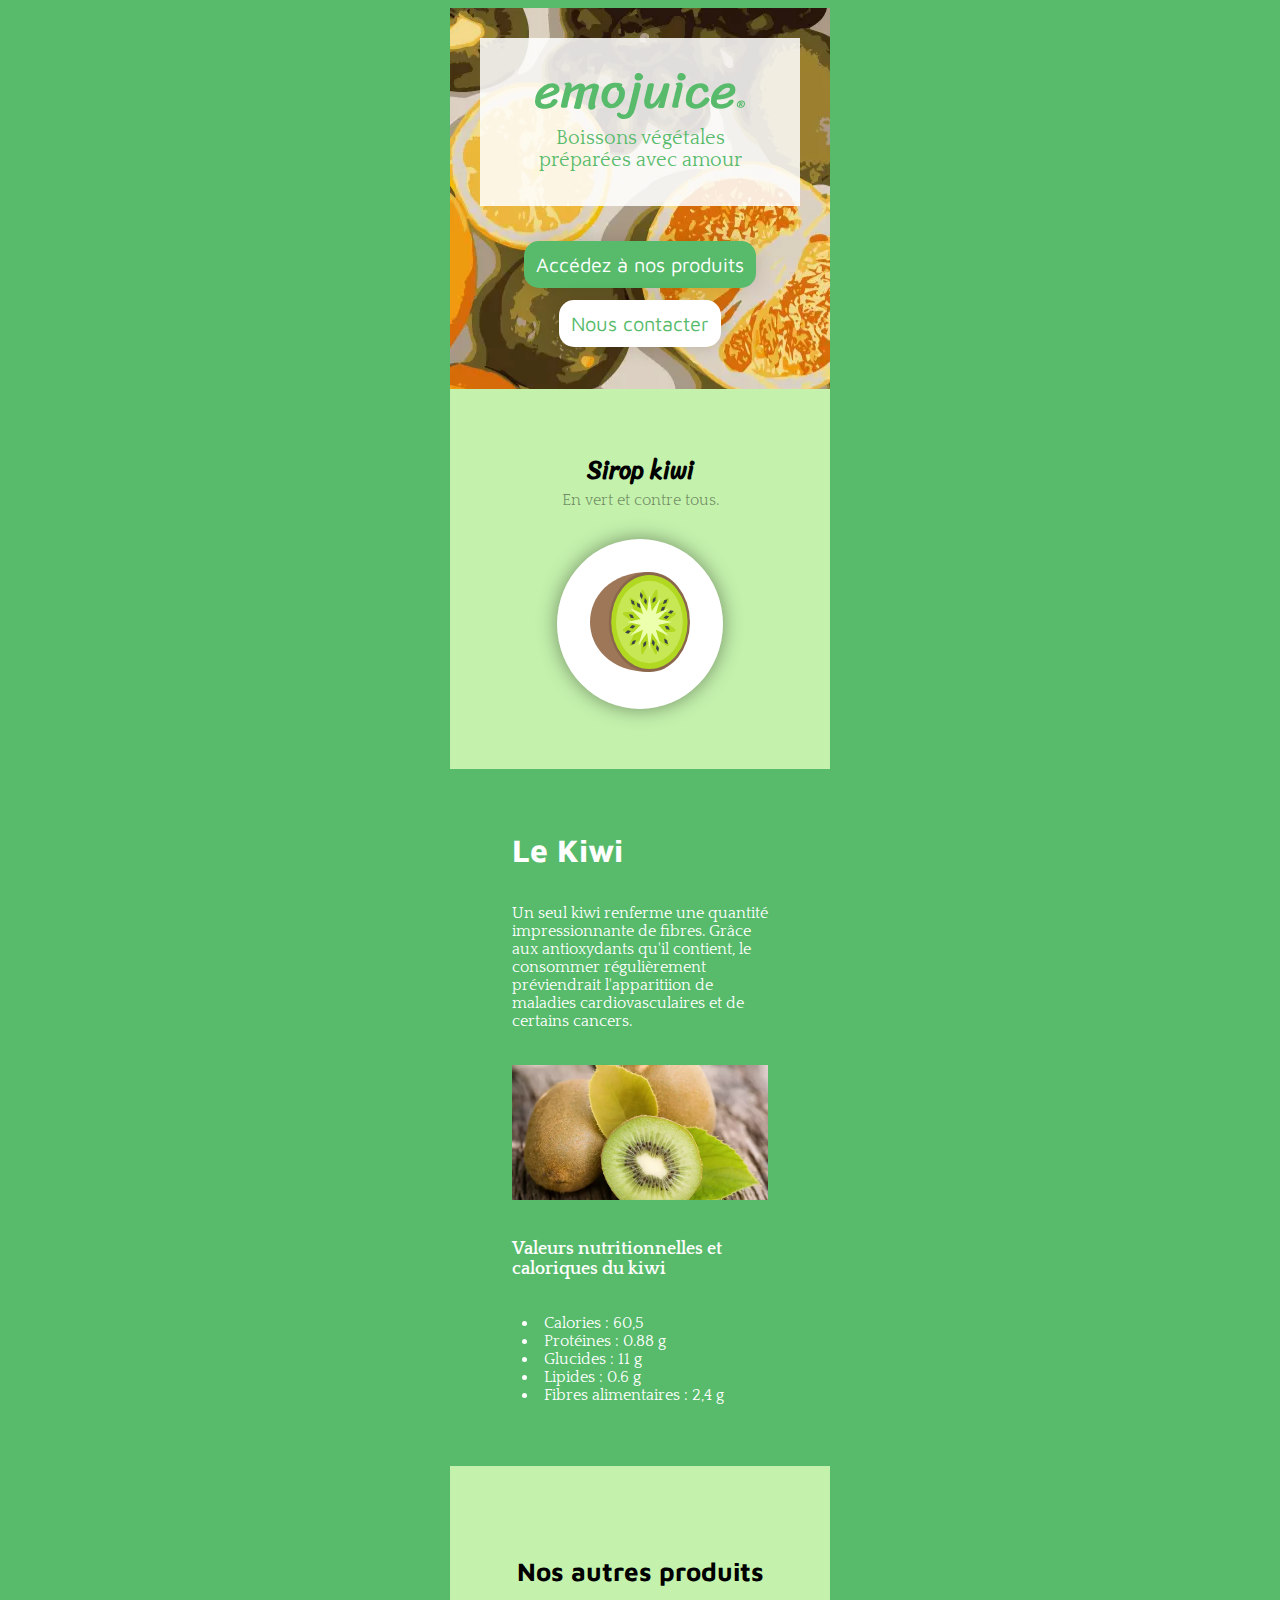
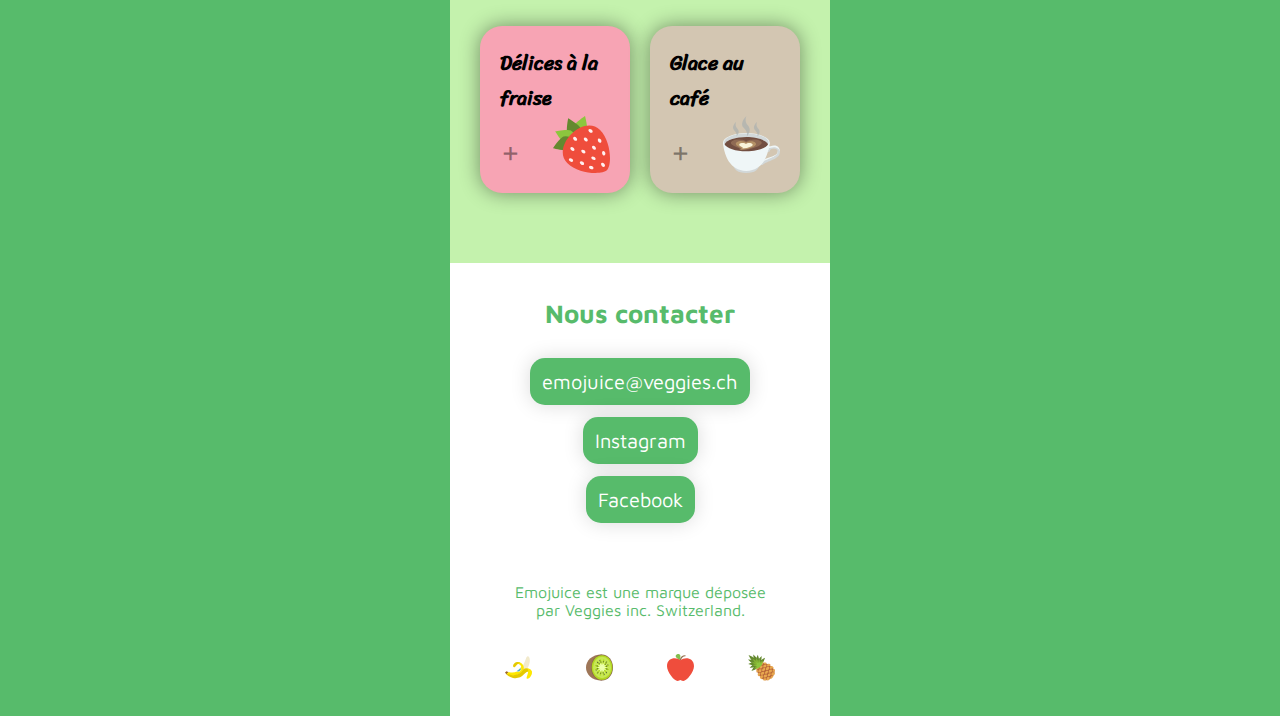
==== kiwi.html @ e3c87e43 "update (enven ) the link into the header" ====
<!DOCTYPE html>
<html>
  <head>
    <meta charset="UTF-8" />
    <meta name="viewport" content="width=device-width, initial-scale=1.0" />
    <title>emojuice - kiwi</title>
    <link rel="stylesheet" href="css/styles.css" />
    <link rel="preconnect" href="https://fonts.googleapis.com">
    <link rel="preconnect" href="https://fonts.gstatic.com" crossorigin>
    <link href="https://fonts.googleapis.com/css2?family=Maven+Pro:wght@400;700&family=Quattrocento:wght@400;700&family=Sriracha&display=swap" rel="stylesheet">
  </head>
  <body>
    <header>
      <div class="title-container">
        <h1>
          <img src="img/logo-emojuice.svg" alt="logo du site">
        </h1>
        <p>Boissons végétales préparées avec amour</p>
        <nav class="display-desktop">
          <a href="index.html#product" class="button">Accédez à nos produits</a>
          <a href="#contact" class="button button-light">Nous contacter</a>
        </nav>
      </div>
      <nav class="display-mobile">
        <a href="#product" class="button">Accédez à nos produits</a>
        <a href="#contact" class="button button-light">Nous contacter</a>
      </nav>
    </header>
    <main class="product-page">
      <h2>Sirop kiwi</h2>
      <p class="sub-title-card">En vert et contre tous.</p>
      <div class="fruit-exhibition">
        <img src="img/kiwi.svg" alt="kiwi">
      </div>
      <article class="product-article">
        <h1>Le Kiwi</h1>
        <p>Un seul kiwi renferme une quantité impressionnante de fibres. Grâce 
        aux antioxydants qu'il contient, le consommer régulièrement préviendrait
        l'apparitiion de maladies cardiovasculaires et de certains cancers.
        </p>
        <figure>
          <img src="img/cuted-kiwi.webp" alt="kiwi">
        </figure>
        <h2>Valeurs nutritionnelles et caloriques du kiwi</h2>
        <ul>
          <li>Calories : 60,5</li>
          <li>Protéines : 0.88 g</li>
          <li>Glucides : 11 g</li>
          <li>Lipides : 0.6 g</li>
          <li>Fibres alimentaires : 2,4 g</li>
        </ul>
      </article>
      <div class="suggest-element">
        <h2>Nos autres produits</h2>
        <div class="other-product">
          <article class="product strawberry tiny-product"> 
            <h1>Délices à la fraise</h1>
            <div class="product-figure">
              <a href="index.html">+</a>
              <img src="img/fraise.svg" alt="fraise">
            </div>
          </article>
          <article class="product coffee tiny-product">
            <h1>Glace au café</h1>
            <div class="product-figure">
              <a href="index.html">+</a>
              <img src="img/coffee.svg" alt="coffee">
            </div>
          </article>
        </div>
      </div>
    </main>
    <footer>
      <h2 id="contact">Nous contacter</h2>
      <nav>
        <a href="mailto:emojuice@veggies.ch" target="_blank" class="button">
          emojuice@veggies.ch
        </a>
        <a href="https://www.intagram.com" target="_blank" class="button">
          Instagram
        </a>
        <a href="https://www.facebook.com" target="_blank" class="button">
          Facebook
        </a>
      </nav>
      <p>Emojuice est une marque déposée par Veggies inc. Switzerland.</p>
      <div class="fruit-icone-bar">
        <img src="img/banana.svg" alt="banana">
        <img src="img/kiwi.svg" alt="kiwi">
        <img src="img/apple.svg" alt="apple">
        <img src="img/pineapple.svg" alt="pineapple">
      </div>
    </footer>
  </body>
</html>
---- css/styles.css ----
/* 
  font-family: 'Maven Pro', sans-serif;
  font-family: 'Quattrocento', serif;
  font-family: 'Sriracha', cursive; 
*/

* {
  margin: 0;
  padding: 0;
}

:root {
  --font-family-main: 'Quattrocento', serif;
  --font-family-secondary: 'Maven Pro', sans-serif;
  --font-family-third: 'Sriracha', cursive;
  --color-main: #57bb6b;
  --color-secondary: #fff;
  --color-article: #c4f2ad;
}

@media screen and (min-width: 1400px) {
  
  .display-mobile {
    display: none;
  }

  html {
    scroll-behavior: smooth;
    background: var(--color-main);
  }
  
  body {
    background: var(--color-article);
    margin: auto;
  }
  
  header {
    margin-top: 8px;
    background-image: url(../img/fruit-exhibition.webp);
    padding: 20px;
    background-repeat: none;
    position: sticky;
    top: 0;
    box-shadow: 0 10px 20px #00000025;
  }
  
  .title-container {
    background: #ffffffdb;
    padding: 35px 55px;
    display: flex;
    flex-direction: row;
    justify-content: space-between;
    align-items: center;
  }
  
  .title-container img {
    min-width: 180px;
  }
  
  header p {
    color: var(--color-main);
    text-align: center;
    font-family: var(--font-family-main);
    font-size: 20px;
  }
  
  header nav {
    display: flex;
    flex-direction: row;
    justify-content: space-between;
  }
  
  header nav .button {
    margin: 0 10px 0;
  }
  
  .button {
    display: block;
    margin: 0 auto 12px;
    padding: 12px;
    border-radius: 15px;
    background: var(--color-main);
    color: var(--color-secondary);
    font-family: var(--font-family-secondary);
    text-decoration: none;
    box-shadow: 0 0 20px #00000025;
    font-size: 20px;
  }
  
  .button:hover,
  .button-light,
  .button:active {
    background: var(--color-secondary);
    color: var(--color-main);
    transition: 0.3s;
  }
  
  .button-light:hover {
    background: var(--color-article);
    color: var(--color-main);
  }
  
  footer .button:last-of-type {
    margin: 0 auto 60px;
  }
  
  .card {
    background: var(--color-secondary);
    padding: 90px 570px;
  }
  
  .card h3 {
    font-family: var(--font-family-secondary);
    text-align: center;
    font-size: 26px;
    margin: 0 0 20px;
  }
  
  .card p,
  .card span {
    font-family: var(--font-family-main);
    text-align: center;
    margin: 0 0 30px;
  }
  
  .fruit-icone-bar {
    display: flex;
    flex-direction: row;
    flex-wrap: nowrap;
    justify-content: space-between;
  }
  
  .fruit-icone-bar img {
    max-width: 27px;
  }
  
  .content {
    padding: 35px 20px;
    background: var(--color-main);
    color: var(--color-secondary);
    font-family: var(--font-family-secondary);
    text-align: center;
  }
  
  .content h2,
  footer h2 {
    font-size: 26px;
  }
  
  .article-container {
    display: flex;
    justify-content: space-evenly;
    align-items: center;
  }
  
  .product {
    padding: 30px;
    margin: 40px;
    border-radius: 22px;
    color: #000;
    background: #fff;
    box-shadow: 0 0 20px #0000006b;
    text-align: left;
    min-width: 220px;
  }
  
  .product h1 {
    font-family: var(--font-family-third);
    font-size: 30px;
  }
  
  .product p,
  .sub-title-card {
    margin: 0 0 30px;
    font-size: 16px;
    font-family: var(--font-family-main);
    color: #0000006b;
  }
  
  .product a {
    color: #000;
    font-family: var(--font-family-secondary);
    font-weight: 700;
  }
  
  .product-figure {
    display: flex;
    justify-content: space-between;
    align-items: flex-end;
  }
  
  .product-figure img {
    max-width: 80px;
    filter: drop-shadow(4px 4px 10px#00000025);
  }
  
  .banana {
    background: #fff8d7;
  }
  
  .kiwi {
    background: var(--color-article);
  }
  
  .coffee {
    background: #d3c6b2;
  }
  
  .strawberry {
    background: #f7a4b4;
  }
  
  .product-page {
    text-align: center;
  }
  
  .product-page h2 {
    font-family: var(--font-family-third);
    margin: 60px 0 0;
  }
  
  .fruit-exhibition {
    background: var(--color-secondary);
    border-radius: 50%;
    box-shadow: 0 0 20px #0000006b;
    display: inline-table;
    margin: 0 0 60px;
  }
  
  .fruit-exhibition img {
    max-width: 100px;
    min-width: 100px;
    padding: 33px;
  }
  
  .product-article {
    background: var(--color-main);
    color: var(--color-secondary);
    padding: 62px 330px;
    font-family: var(--font-family-main);
    text-align: left;
  }
  
  .product-article h1 {
    font-family: var(--font-family-secondary);
  }
  
  .product-article h1,
  .product-article p,
  .product-article figure,
  .product-article h2 {
    margin: 0 0 35px;
  }
  
  .product-article h2 {
    font-family: var(--font-family-main);
    font-size: 18px;
  }
  
  .product-article img {
    max-width: 100%;
  }
  
  .product-article ul {
    list-style: inside;
    margin: 0 0 0 10px;
  }
  
  .suggest-element {
    padding: 30px 450px;
  }
  
  .suggest-element h2 {
    font-family: var(--font-family-secondary);
    font-size: 26px;
  }
  
  .tiny-product {
    padding: 20px;
    max-width: 110px;
  }
  
  .tiny-product h1 {
    font-size: 20px;
  }
  
  .tiny-product img {
    max-width: 57px;
  }
  
  .tiny-product a {
    color: #0000006b;
    text-decoration: none;
    font-size: 38px;
    font-family: var(--font-family-secondary);
    font-weight: 400;
  }
  
  .other-product {
    display: flex;
    justify-content: space-between;
  }
  
  footer {
    background: var(--color-secondary);
    color: var(--color-main);
    text-align: center;
    font-family: var(--font-family-secondary);
    padding: 35px 570px;
  }
  
  footer h2 {
    margin: 0 0 30px;
  }
  
  footer p {
    margin: 0 auto 35px;
  }
  
  footer nav {
    display: flex;
    flex-direction: column;
    align-items: center;
  }
}

@media screen and (max-width: 1400px) {

  html {
    scroll-behavior: smooth;
    background: var(--color-main);
  }

  body {
    background: var(--color-article);
    max-width: 380px;
    margin: auto;
  }
  
  header {
    margin-top: 8px;
    background-image: url(../img/fruit-exhibition.webp);
    padding: 30px;
    display: block;
    position: static;
  }
  
  .title-container {
    background: #ffffffdb;
    padding: 35px 55px;
    margin: 0 0 35px;
    display: block;
  }
  
  header p {
    color: var(--color-main);
    text-align: center;
    font-family: var(--font-family-main);
    font-size: 20px;
  }
  
  header nav {
    display: inline;
  }

  .display-desktop {
    display: none;
  }

  header nav .button {
    margin: 0 auto 12px;
  }

  .button {
    display: table;
    padding: 12px;
    margin: 0 auto 12px;
    border-radius: 15px;
    background: var(--color-main);
    color: var(--color-secondary);
    font-family: var(--font-family-secondary);
    text-decoration: none;
    box-shadow: 0 0 20px #00000025;
    font-size: 20px;
  }
  
  .button:hover,
  .button-light,
  .button:active {
    background: var(--color-secondary);
    color: var(--color-main);
  }
  
  .button-light:hover {
    background: var(--color-article);
    color: var(--color-main);
  }
  
  footer .button:last-of-type {
    margin: 0 auto 60px;
  }
  
  .card {
    background: var(--color-secondary);
    padding: 90px 55px;
  }
  
  .card h3 {
    font-family: var(--font-family-secondary);
    text-align: center;
    font-size: 26px;
    margin: 0 0 20px;
  }
  
  .card p,
  .card span {
    font-family: var(--font-family-main);
    text-align: center;
    margin: 0 0 30px;
  }
  
  .fruit-icone-bar {
    display: flex;
    flex-direction: row;
    flex-wrap: nowrap;
    justify-content: space-between;
  }
  
  .fruit-icone-bar img {
    max-width: 27px;
  }
  
  .content {
    padding: 35px 30px;
    background: var(--color-main);
    color: var(--color-secondary);
    font-family: var(--font-family-secondary);
    text-align: center;
  }
  
  .content h2,
  footer h2 {
    font-size: 26px;
  }
  
  .article-container {
    flex-direction: column;
  }

  .product {
    padding: 30px;
    margin: 40px 0;
    border-radius: 22px;
    color: #000;
    background: #fff;
    box-shadow: 0 0 20px #0000006b;
    text-align: left;
  }
  
  .product h1 {
    font-family: var(--font-family-third);
    font-size: 30px;
  }
  
  .product p,
  .sub-title-card {
    margin: 0 0 30px;
    font-size: 16px;
    font-family: var(--font-family-main);
    color: #0000006b;
  }
  
  .product a {
    color: #000;
    font-family: var(--font-family-secondary);
    font-weight: 700;
  }
  
  .product-figure {
    display: flex;
    justify-content: space-between;
    align-items: flex-end;
  }
  
  .product-figure img {
    max-width: 80px;
  }
  
  .banana {
    background: #fff8d7;
  }
  
  .kiwi {
    background: var(--color-article);
  }
  
  .coffee {
    background: #d3c6b2;
  }
  
  .strawberry {
    background: #f7a4b4;
  }
  
  .product-page {
    text-align: center;
  }
  
  .product-page h2 {
    font-family: var(--font-family-third);
    margin: 60px 0 0;
  }
  
  .fruit-exhibition {
    background: var(--color-secondary);
    border-radius: 50%;
    box-shadow: 0 0 20px #0000006b;
    display: inline-table;
    margin: 0 0 60px;
  }
  
  .fruit-exhibition img {
    max-width: 100px;
    min-width: 100px;
    padding: 33px;
  }
  
  .product-article {
    background: var(--color-main);
    color: var(--color-secondary);
    padding: 62px;
    font-family: var(--font-family-main);
    text-align: left;
  }
  
  .product-article h1 {
    font-family: var(--font-family-secondary);
  }
  
  .product-article h1,
  .product-article p,
  .product-article figure,
  .product-article h2 {
    margin: 0 0 35px;
  }
  
  .product-article h2 {
    font-family: var(--font-family-main);
    font-size: 18px;
  }
  
  .product-article img {
    max-width: 100%;
  }
  
  .product-article ul {
    list-style: inside;
    margin: 0 0 0 10px;
  }
  
  .suggest-element {
    padding: 30px;
  }
  
  .suggest-element h2 {
    font-family: var(--font-family-secondary);
    font-size: 26px;
  }
  
  .tiny-product {
    padding: 20px;
    max-width: 110px;
  }
  
  .tiny-product h1 {
    font-size: 20px;
  }
  
  .tiny-product img {
    max-width: 57px;
  }
  
  .tiny-product a {
    color: #0000006b;
    text-decoration: none;
    font-size: 38px;
    font-family: var(--font-family-secondary);
    font-weight: 400;
  }
  
  .other-product {
    display: flex;
    justify-content: space-between;
  }
  
  footer {
    background: var(--color-secondary);
    color: var(--color-main);
    text-align: center;
    font-family: var(--font-family-secondary);
    padding: 35px 55px;
  }
  
  footer nav {
    display: flex;
    flex-direction: column;
    align-items: center;
  }

  footer h2 {
    margin: 0 0 30px;
  }
  
  footer p {
    margin: 0 auto 35px;
  }
}
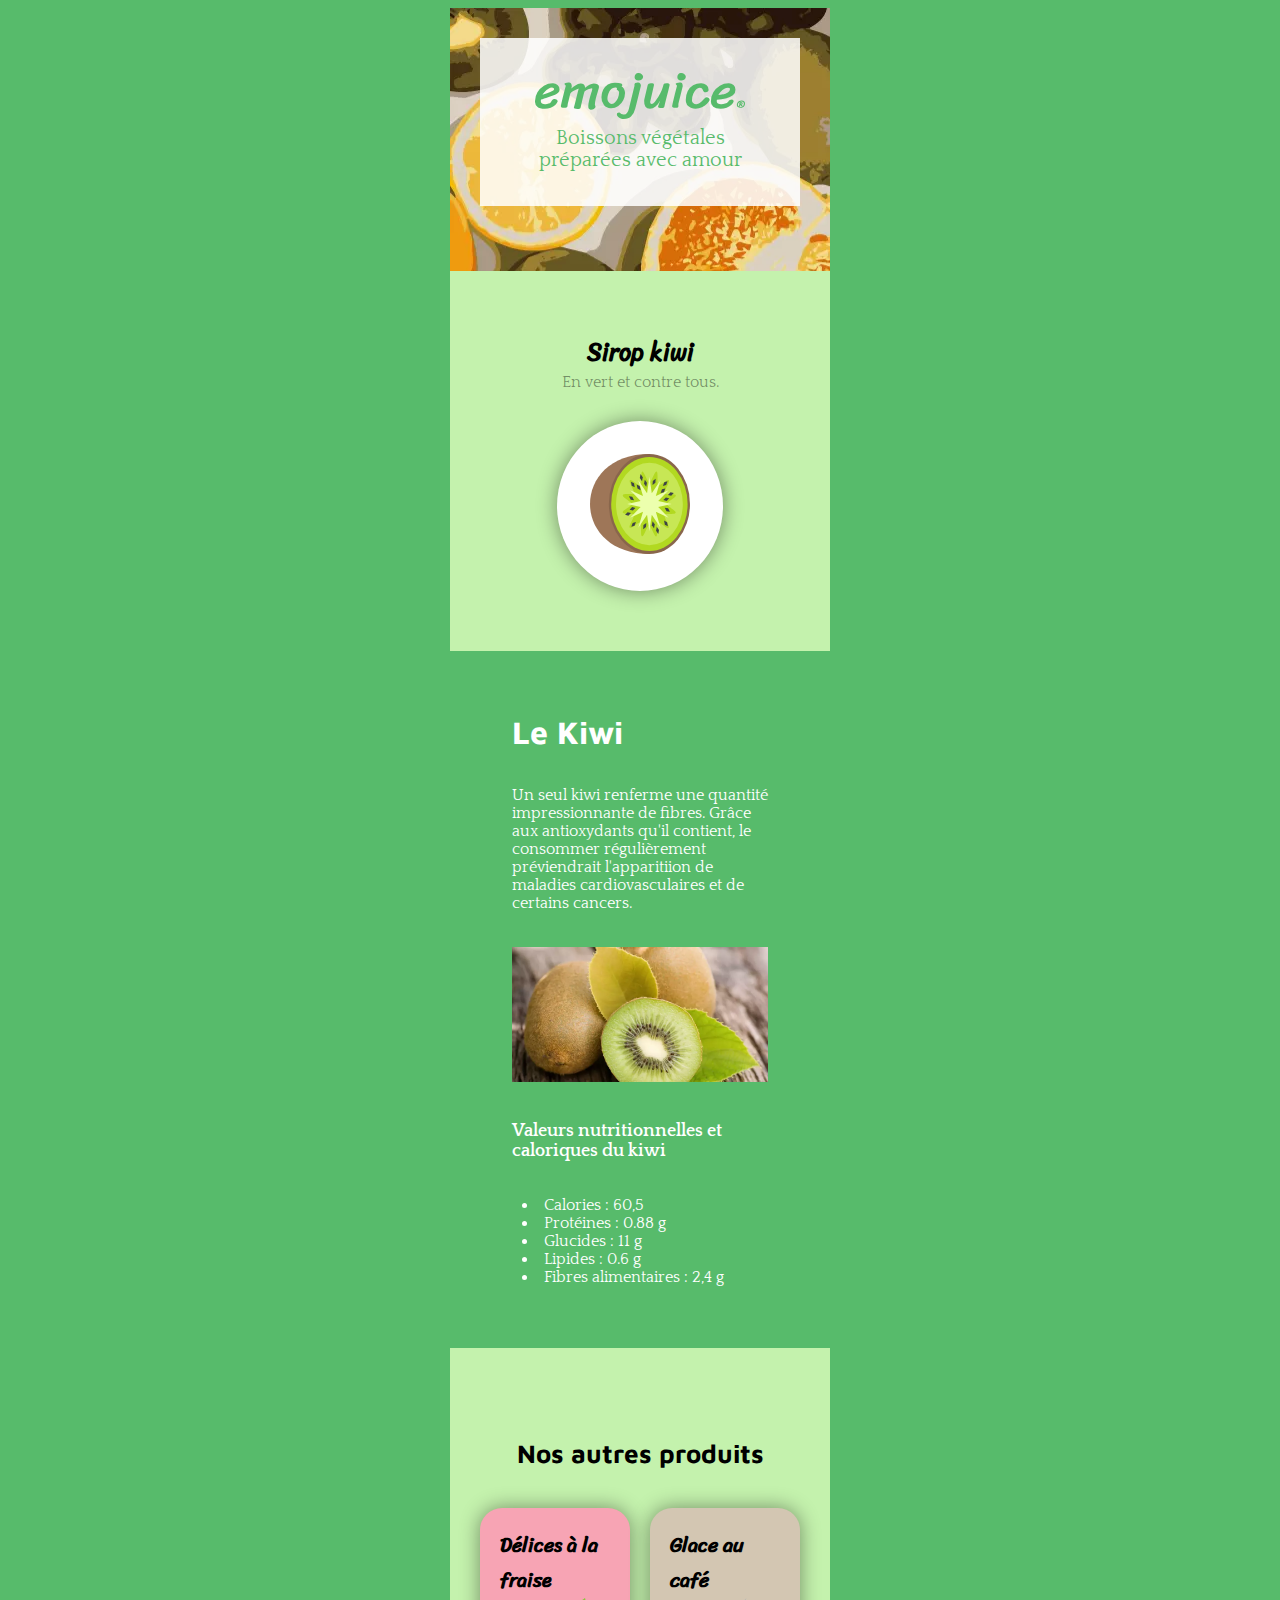
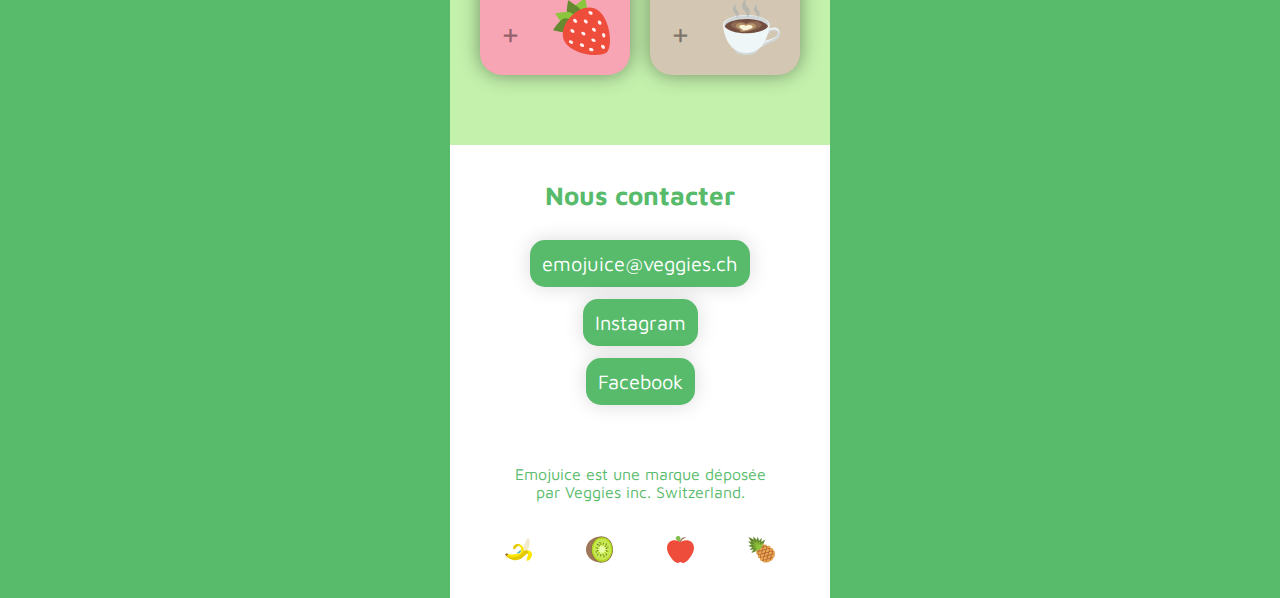
==== commit a4605326: "delete the nav in kiwi page" ====
--- a/kiwi.html
+++ b/kiwi.html
@@ -16,15 +16,7 @@
           <img src="img/logo-emojuice.svg" alt="logo du site">
         </h1>
         <p>Boissons végétales préparées avec amour</p>
-        <nav class="display-desktop">
-          <a href="index.html#product" class="button">Accédez à nos produits</a>
-          <a href="#contact" class="button button-light">Nous contacter</a>
-        </nav>
       </div>
-      <nav class="display-mobile">
-        <a href="#product" class="button">Accédez à nos produits</a>
-        <a href="#contact" class="button button-light">Nous contacter</a>
-      </nav>
     </header>
     <main class="product-page">
       <h2>Sirop kiwi</h2>
--- a/css/styles.css
+++ b/css/styles.css
@@ -452,7 +452,7 @@
     margin: 40px 0;
     border-radius: 22px;
     color: #000;
-    background: #fff;
+    background: var(--color-secondary);
     box-shadow: 0 0 20px #0000006b;
     text-align: left;
   }
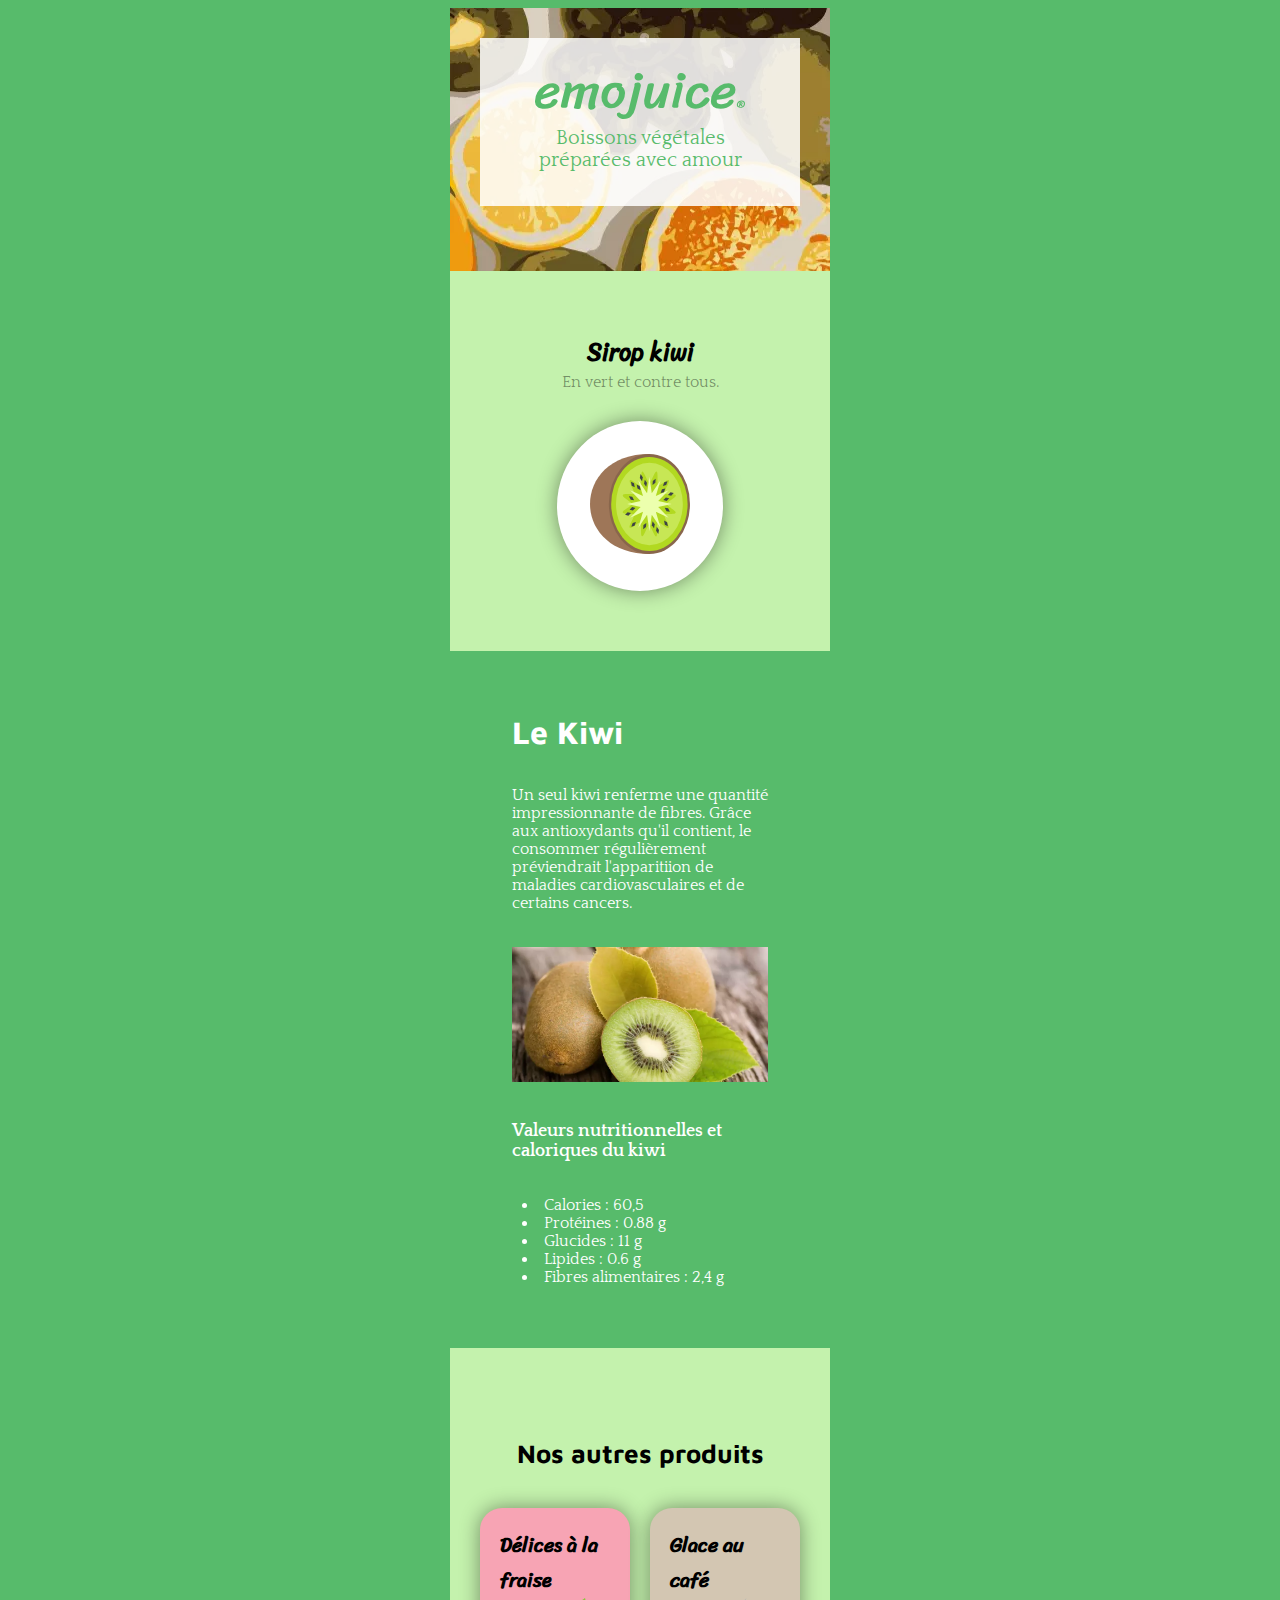
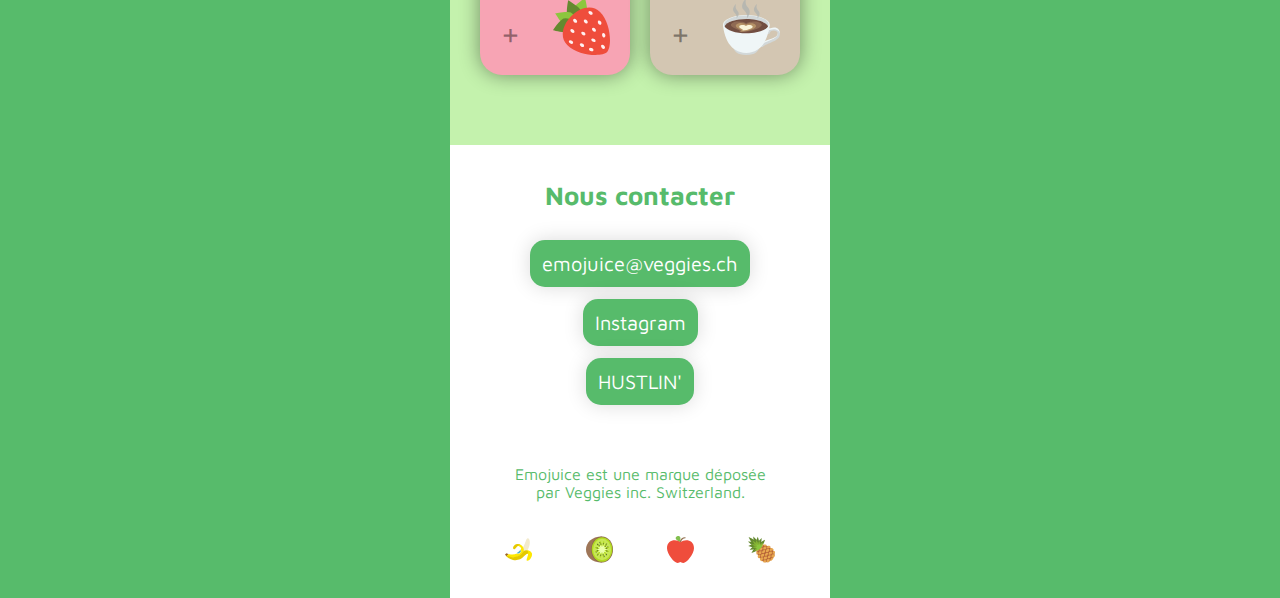
==== commit 63df1bcd: "change the link in footer" ====
--- a/kiwi.html
+++ b/kiwi.html
@@ -1,87 +1,92 @@
 <!DOCTYPE html>
 <html>
-  <head>
-    <meta charset="UTF-8" />
-    <meta name="viewport" content="width=device-width, initial-scale=1.0" />
-    <title>emojuice - kiwi</title>
-    <link rel="stylesheet" href="css/styles.css" />
-    <link rel="preconnect" href="https://fonts.googleapis.com">
-    <link rel="preconnect" href="https://fonts.gstatic.com" crossorigin>
-    <link href="https://fonts.googleapis.com/css2?family=Maven+Pro:wght@400;700&family=Quattrocento:wght@400;700&family=Sriracha&display=swap" rel="stylesheet">
-  </head>
-  <body>
-    <header>
-      <div class="title-container">
-        <h1>
-          <img src="img/logo-emojuice.svg" alt="logo du site">
-        </h1>
-        <p>Boissons végétales préparées avec amour</p>
-      </div>
-    </header>
-    <main class="product-page">
-      <h2>Sirop kiwi</h2>
-      <p class="sub-title-card">En vert et contre tous.</p>
-      <div class="fruit-exhibition">
-        <img src="img/kiwi.svg" alt="kiwi">
-      </div>
-      <article class="product-article">
-        <h1>Le Kiwi</h1>
-        <p>Un seul kiwi renferme une quantité impressionnante de fibres. Grâce 
+
+<head>
+  <meta charset="UTF-8" />
+  <meta name="viewport" content="width=device-width, initial-scale=1.0" />
+  <title>emojuice - kiwi</title>
+  <link rel="stylesheet" href="css/styles.css" />
+  <link rel="preconnect" href="https://fonts.googleapis.com">
+  <link rel="preconnect" href="https://fonts.gstatic.com" crossorigin>
+  <link
+    href="https://fonts.googleapis.com/css2?family=Maven+Pro:wght@400;700&family=Quattrocento:wght@400;700&family=Sriracha&display=swap"
+    rel="stylesheet">
+</head>
+
+<body>
+  <header>
+    <div class="title-container">
+      <h1>
+        <img src="img/logo-emojuice.svg" alt="logo du site">
+      </h1>
+      <p>Boissons végétales préparées avec amour</p>
+    </div>
+  </header>
+  <main class="product-page">
+    <h2>Sirop kiwi</h2>
+    <p class="sub-title-card">En vert et contre tous.</p>
+    <div class="fruit-exhibition">
+      <img src="img/kiwi.svg" alt="kiwi">
+    </div>
+    <article class="product-article">
+      <h1>Le Kiwi</h1>
+      <p>Un seul kiwi renferme une quantité impressionnante de fibres. Grâce
         aux antioxydants qu'il contient, le consommer régulièrement préviendrait
         l'apparitiion de maladies cardiovasculaires et de certains cancers.
-        </p>
-        <figure>
-          <img src="img/cuted-kiwi.webp" alt="kiwi">
-        </figure>
-        <h2>Valeurs nutritionnelles et caloriques du kiwi</h2>
-        <ul>
-          <li>Calories : 60,5</li>
-          <li>Protéines : 0.88 g</li>
-          <li>Glucides : 11 g</li>
-          <li>Lipides : 0.6 g</li>
-          <li>Fibres alimentaires : 2,4 g</li>
-        </ul>
-      </article>
-      <div class="suggest-element">
-        <h2>Nos autres produits</h2>
-        <div class="other-product">
-          <article class="product strawberry tiny-product"> 
-            <h1>Délices à la fraise</h1>
-            <div class="product-figure">
-              <a href="index.html">+</a>
-              <img src="img/fraise.svg" alt="fraise">
-            </div>
-          </article>
-          <article class="product coffee tiny-product">
-            <h1>Glace au café</h1>
-            <div class="product-figure">
-              <a href="index.html">+</a>
-              <img src="img/coffee.svg" alt="coffee">
-            </div>
-          </article>
-        </div>
+      </p>
+      <figure>
+        <img src="img/cuted-kiwi.webp" alt="kiwi">
+      </figure>
+      <h2>Valeurs nutritionnelles et caloriques du kiwi</h2>
+      <ul>
+        <li>Calories : 60,5</li>
+        <li>Protéines : 0.88 g</li>
+        <li>Glucides : 11 g</li>
+        <li>Lipides : 0.6 g</li>
+        <li>Fibres alimentaires : 2,4 g</li>
+      </ul>
+    </article>
+    <div class="suggest-element">
+      <h2>Nos autres produits</h2>
+      <div class="other-product">
+        <article class="product strawberry tiny-product">
+          <h1>Délices à la fraise</h1>
+          <div class="product-figure">
+            <a href="index.html">+</a>
+            <img src="img/fraise.svg" alt="fraise">
+          </div>
+        </article>
+        <article class="product coffee tiny-product">
+          <h1>Glace au café</h1>
+          <div class="product-figure">
+            <a href="index.html">+</a>
+            <img src="img/coffee.svg" alt="coffee">
+          </div>
+        </article>
       </div>
-    </main>
-    <footer>
-      <h2 id="contact">Nous contacter</h2>
-      <nav>
-        <a href="mailto:emojuice@veggies.ch" target="_blank" class="button">
-          emojuice@veggies.ch
-        </a>
-        <a href="https://www.intagram.com" target="_blank" class="button">
-          Instagram
-        </a>
-        <a href="https://www.facebook.com" target="_blank" class="button">
-          Facebook
-        </a>
-      </nav>
-      <p>Emojuice est une marque déposée par Veggies inc. Switzerland.</p>
-      <div class="fruit-icone-bar">
-        <img src="img/banana.svg" alt="banana">
-        <img src="img/kiwi.svg" alt="kiwi">
-        <img src="img/apple.svg" alt="apple">
-        <img src="img/pineapple.svg" alt="pineapple">
-      </div>
-    </footer>
-  </body>
-</html>
+    </div>
+  </main>
+  <footer>
+    <h2 id="contact">Nous contacter</h2>
+    <nav>
+      <a href="mailto:emojuice@veggies.ch" target="_blank" class="button">
+        emojuice@veggies.ch
+      </a>
+      <a href="https://www.instagram.com/franczs_dev/" target="_blank" class="button">
+        Instagram
+      </a>
+      <a href="http://www.everydayim.com/" target="_blank" class="button">
+        HUSTLIN'
+      </a>
+    </nav>
+    <p>Emojuice est une marque déposée par Veggies inc. Switzerland.</p>
+    <div class="fruit-icone-bar">
+      <img src="img/banana.svg" alt="banana">
+      <img src="img/kiwi.svg" alt="kiwi">
+      <img src="img/apple.svg" alt="apple">
+      <img src="img/pineapple.svg" alt="pineapple">
+    </div>
+  </footer>
+</body>
+
+</html>